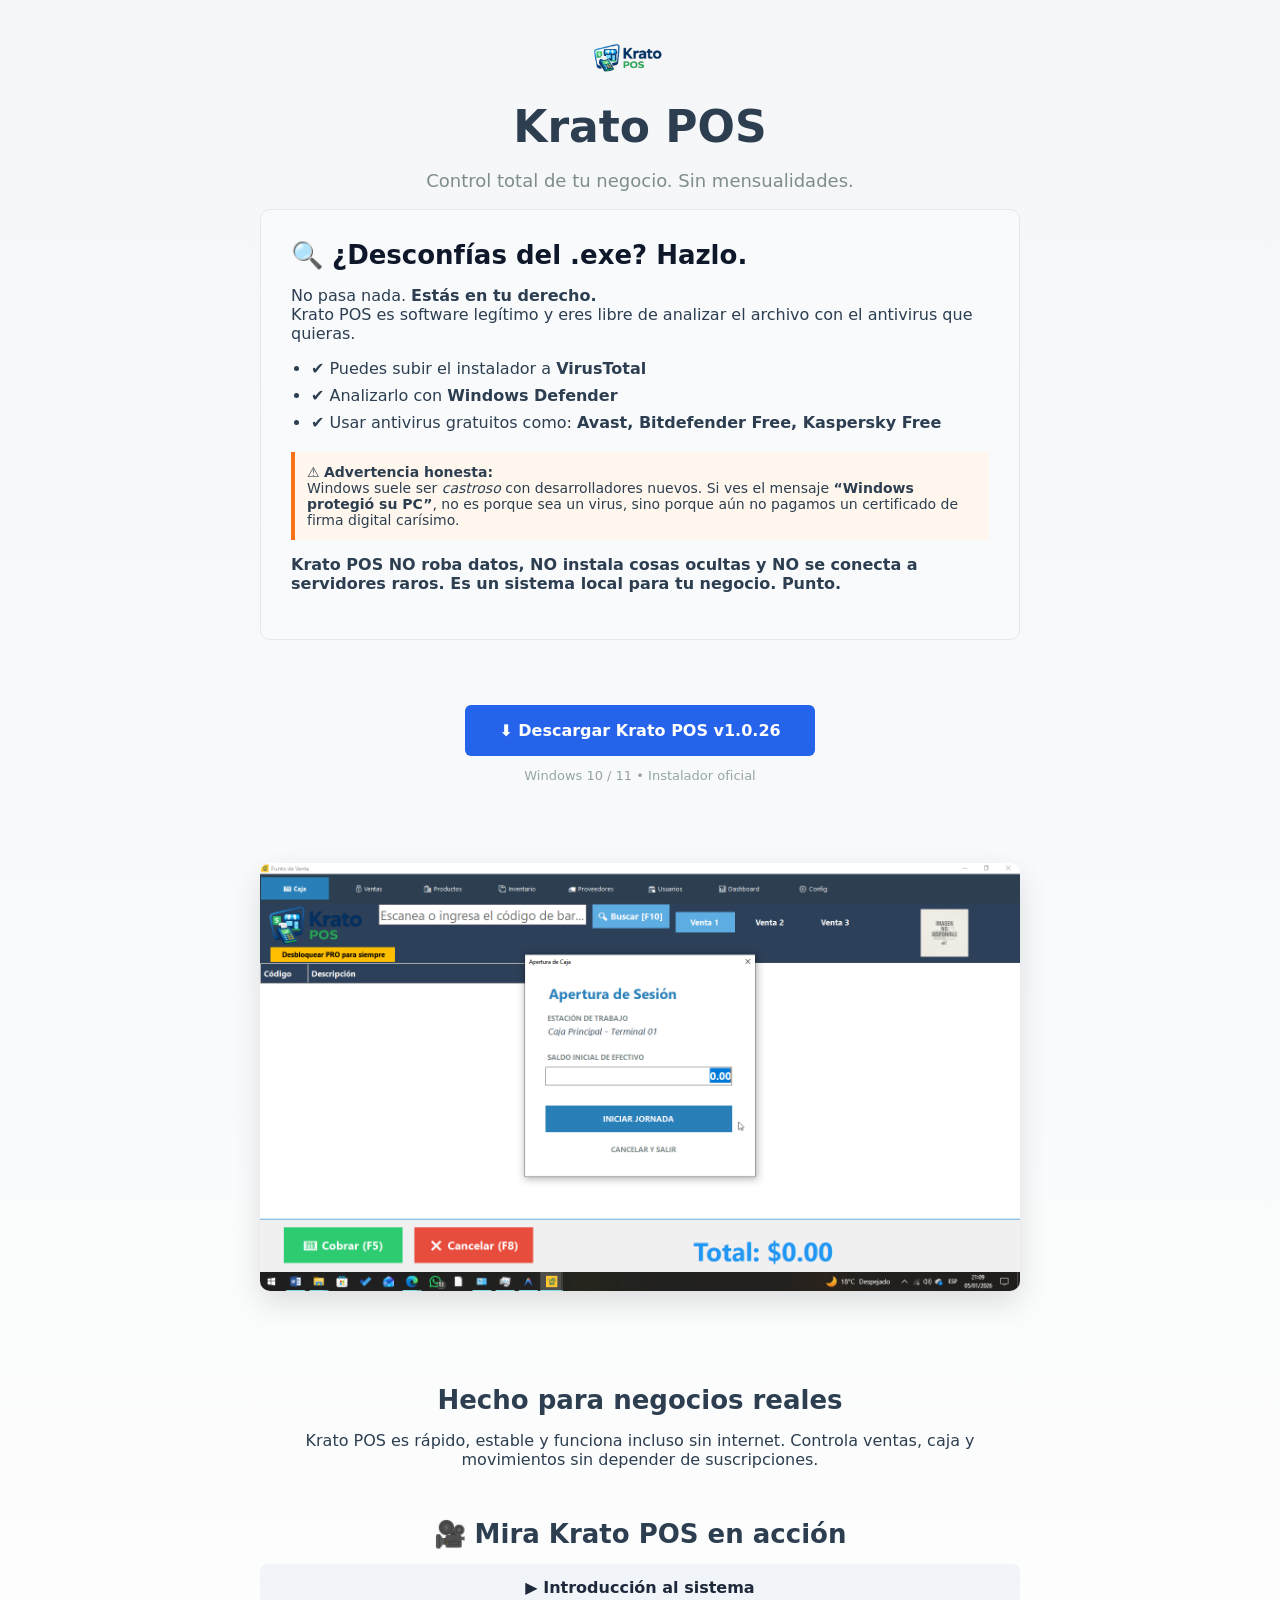
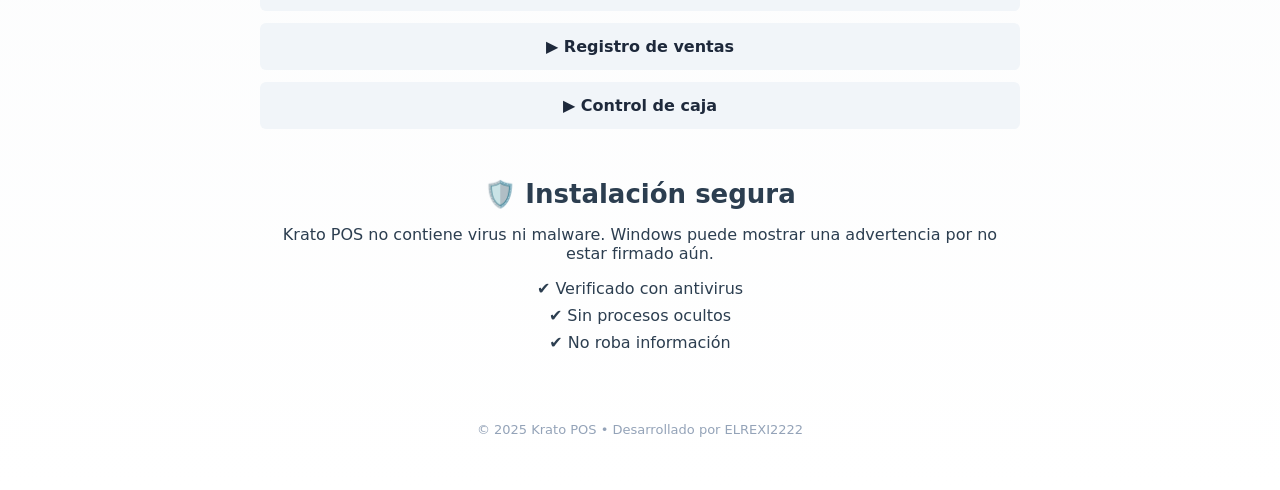
==== index.html @ 59512187 "Update download link and version for Krato POS" ====
<!DOCTYPE html>
<html lang="es">

<head>
    <meta charset="UTF-8">
    <title>Krato POS - Punto de Venta</title>
    <meta name="viewport" content="width=device-width, initial-scale=1.0">
    <link rel="stylesheet" href="css/styles.css">
    <!-- Google tag (gtag.js) -->
    <!-- Google tag (gtag.js) -->
    <script async src="https://www.googletagmanager.com/gtag/js?id=G-CQ58CQMGEG"></script>
    <script>
      window.dataLayer = window.dataLayer || [];
      function gtag(){dataLayer.push(arguments);}
      gtag('js', new Date());
    
      gtag('config', 'G-CQ58CQMGEG');
    </script>
</head>

<body>
    <main class="container">

        <!-- HERO -->
        <header class="hero">
            <img src="resources/Imagenes/KratoPos-v1.5.0/logokratopos.png" alt="Krato POS Logo" class="logo">
            <h1>Krato POS</h1>
            <p class="subtitle">Control total de tu negocio. Sin mensualidades.</p>

            <section class="trust-first">
                <h2>🔍 ¿Desconfías del .exe? Hazlo.</h2>

                <p>
                    No pasa nada. <strong>Estás en tu derecho.</strong><br>
                    Krato POS es software legítimo y eres libre de analizar el archivo
                    con el antivirus que quieras.
                </p>

                <ul>
                    <li>✔ Puedes subir el instalador a <strong>VirusTotal</strong></li>
                    <li>✔ Analizarlo con <strong>Windows Defender</strong></li>
                    <li>✔ Usar antivirus gratuitos como:
                        <strong>Avast, Bitdefender Free, Kaspersky Free</strong>
                    </li>
                </ul>

                <p class="dev-warning">
                    ⚠️ <strong>Advertencia honesta:</strong><br>
                    Windows suele ser <em>castroso</em> con desarrolladores nuevos.
                    Si ves el mensaje <strong>“Windows protegió su PC”</strong>,
                    no es porque sea un virus, sino porque aún no pagamos
                    un certificado de firma digital carísimo.
                </p>

                <p class="final-note">
                    Krato POS <strong>NO roba datos</strong>, <strong>NO instala cosas ocultas</strong>
                    y <strong>NO se conecta a servidores raros</strong>.
                    Es un sistema local para tu negocio. Punto.
                </p>
            </section>


<a id="btn-descarga" 
   class="btn primary" 
   href="https://drive.google.com/file/d/1B4KwFsYdUjTReeJMR7iRUJePzbcBPgI-/view?usp=sharing" 
   rel="noopener noreferrer">
   ⬇ Descargar Krato POS v1.0.26
</a>



            <p class="note">Windows 10 / 11 • Instalador oficial</p>
        </header>

        <!-- IMAGEN PREVIEW -->
        <section class="preview">
            <img src="resources/Imagenes/KratoPos-v1.5.0/kratoPos-home.png" alt="Vista del sistema Krato POS">
        </section>

        <!-- DESCRIPCIÓN -->
        <section class="info">
            <h2>Hecho para negocios reales</h2>
            <p>
                Krato POS es rápido, estable y funciona incluso sin internet.
                Controla ventas, caja y movimientos sin depender de suscripciones.
            </p>
        </section>

        <!-- VIDEOS -->
        <section class="videos">
            <h2>🎥 Mira Krato POS en acción</h2>

            <div class="video-grid">
                <a href="https://www.youtube.com/watch?v=TU_VIDEO_1" target="_blank">
                    ▶ Introducción al sistema
                </a>

                <a href="https://www.youtube.com/watch?v=TU_VIDEO_2" target="_blank">
                    ▶ Registro de ventas
                </a>

                <a href="https://www.youtube.com/watch?v=TU_VIDEO_3" target="_blank">
                    ▶ Control de caja
                </a>
            </div>
        </section>

        <!-- SEGURIDAD -->
        <section class="security">
            <h2>🛡️ Instalación segura</h2>
            <p>
                Krato POS no contiene virus ni malware.
                Windows puede mostrar una advertencia por no estar firmado aún.
            </p>

            <ul>
                <li>✔ Verificado con antivirus</li>
                <li>✔ Sin procesos ocultos</li>
                <li>✔ No roba información</li>
            </ul>
        </section>

        <footer>
            <p>© 2025 Krato POS • Desarrollado por ELREXI2222</p>
        </footer>
    </main>

            <script>
          document.getElementById('btn-descarga').addEventListener('click', function() {
            gtag('event', 'descarga_instalador', {
              'event_category': 'software',
              'event_label': 'Krato POS v1.5.0',
              'value': 0
            });
            console.log('Evento de descarga enviado a GA4');
          });
        </script>

    
</body>

</html>
---- css/styles.css ----
body {
    margin: 0;
    font-family: system-ui, Arial, sans-serif;
    background: linear-gradient(180deg, #f4f6f8, #ffffff);
    color: #2c3e50;
}

.container {
    max-width: 760px;
    margin: auto;
    padding: 40px 20px;
    text-align: center;
}

.hero {
    margin-bottom: 40px;
}

.logo {
    width: 96px;
    margin-bottom: 15px;
}

h1 {
    font-size: 44px;
    margin: 10px 0;
}

.subtitle {
    font-size: 18px;
    color: #7f8c8d;
}

.btn {
    display: inline-block;
    margin-top: 25px;
    padding: 16px 34px;
    border-radius: 6px;
    text-decoration: none;
    font-weight: 700;
}

.btn.primary {
    background: #2563eb;
    color: #fff;
}

.btn.primary:hover {
    background: #1e4ed8;
}

.note {
    margin-top: 12px;
    font-size: 13px;
    color: #95a5a6;
}

.preview img {
    width: 100%;
    border-radius: 10px;
    box-shadow: 0 12px 30px rgba(0, 0, 0, 0.12);
    margin: 40px 0;
}

.info,
.security,
.videos {
    margin-top: 50px;
}

h2 {
    font-size: 26px;
    margin-bottom: 15px;
}

.video-grid {
    display: flex;
    flex-direction: column;
    gap: 12px;
}

.video-grid a {
    background: #f1f5f9;
    padding: 14px;
    border-radius: 6px;
    text-decoration: none;
    color: #1e293b;
    font-weight: 600;
}

.video-grid a:hover {
    background: #e2e8f0;
}

.security ul {
    list-style: none;
    padding: 0;
}

.security li {
    margin: 8px 0;
}

footer {
    margin-top: 70px;
    font-size: 13px;
    color: #94a3b8;
}

/*css para la seccion trust-first */

.trust-first {
    background: #f8fafc;
    border: 1px solid #e2e8f0;
    padding: 30px;
    border-radius: 10px;
    margin-bottom: 40px;
    text-align: left;
}

.trust-first h2 {
    margin-top: 0;
    color: #0f172a;
}

.trust-first ul {
    padding-left: 20px;
    margin: 15px 0;
}

.trust-first li {
    margin-bottom: 8px;
}

.dev-warning {
    margin-top: 20px;
    background: #fff7ed;
    border-left: 4px solid #f97316;
    padding: 12px;
    font-size: 14px;
}

.final-note {
    margin-top: 15px;
    font-weight: 600;
}


.price-card {
    background: #f8fafc;
    border: 1px solid #e2e8f0;
    border-radius: 10px;
    padding: 25px;
    margin: 20px 0;
}

.price-card.pro {
    border: 2px solid #2563eb;
}

.price-card h3 {
    margin-top: 0;
}

.price-card ul {
    list-style: none;
    padding: 0;
}

.price-card li {
    margin: 8px 0;
}

.price {
    font-size: 26px;
    font-weight: 800;
    margin-top: 15px;
}

.qr {
    margin-top: 25px;
}
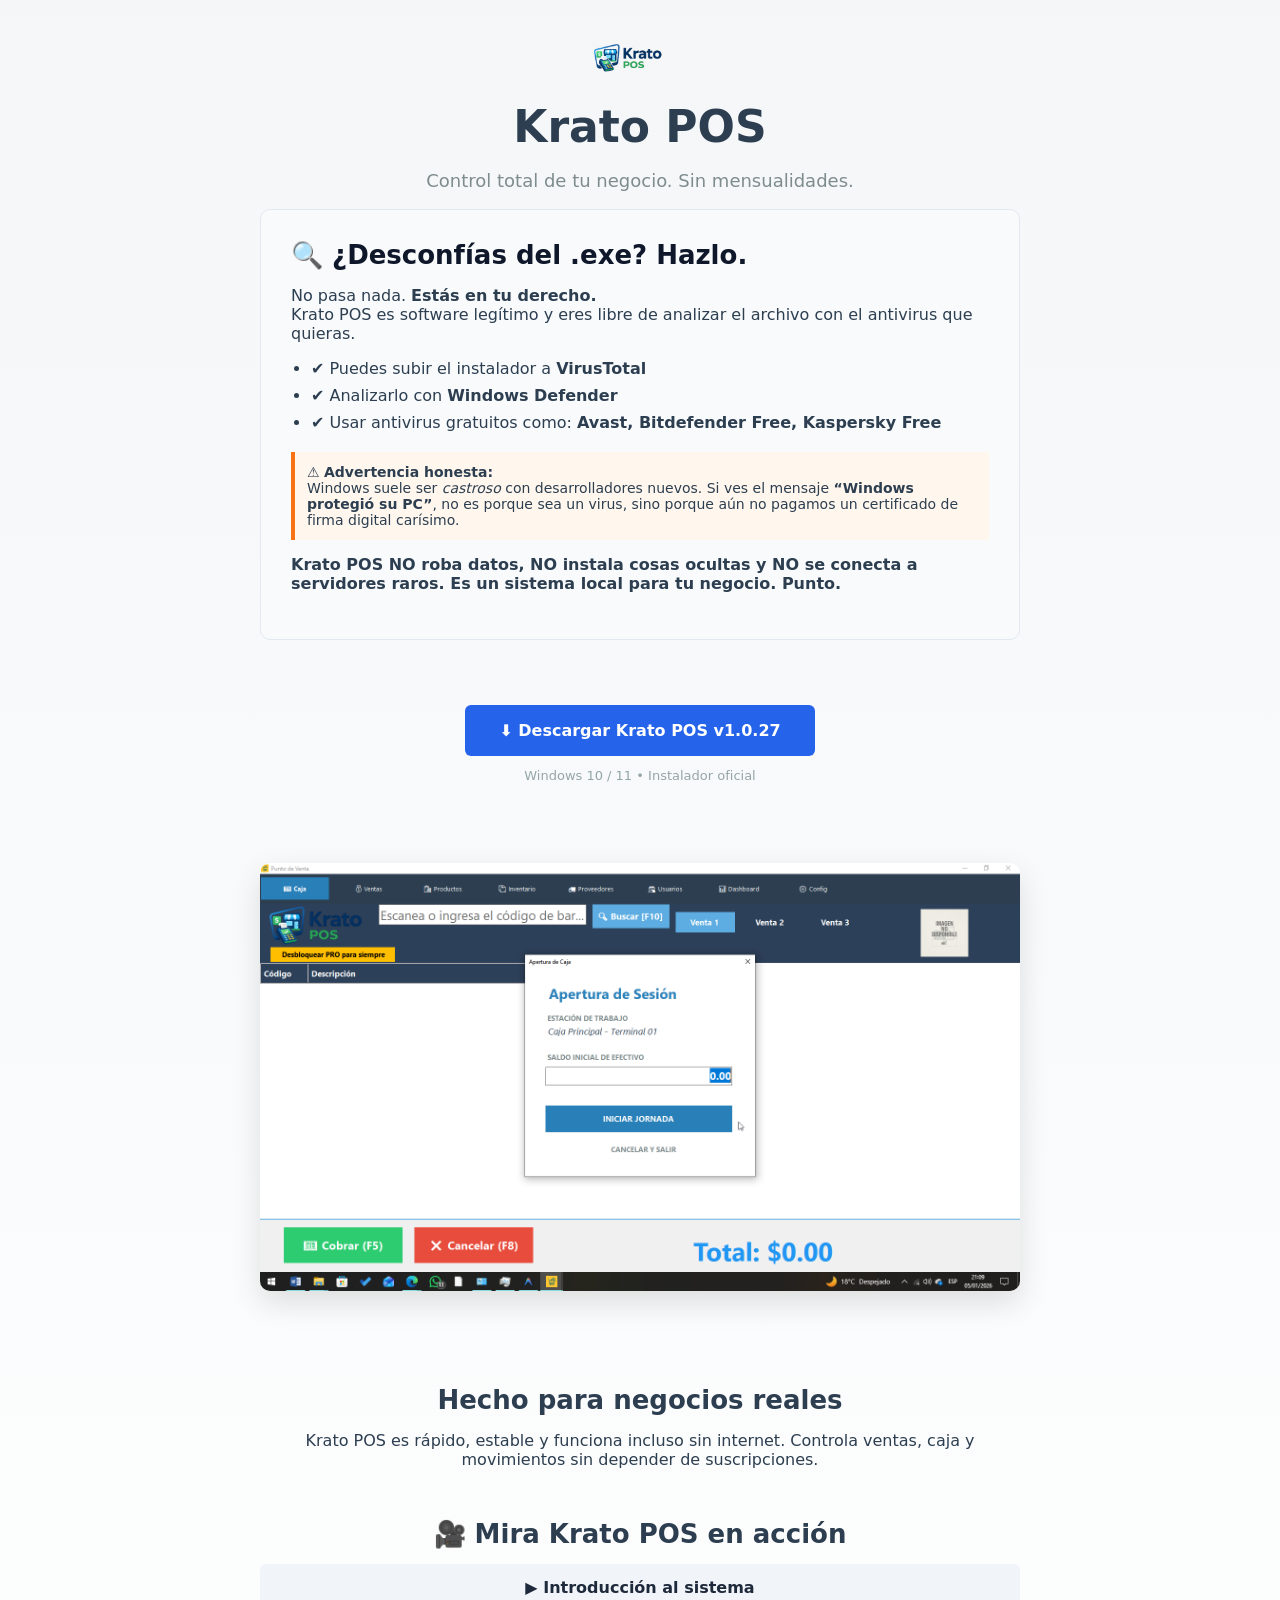
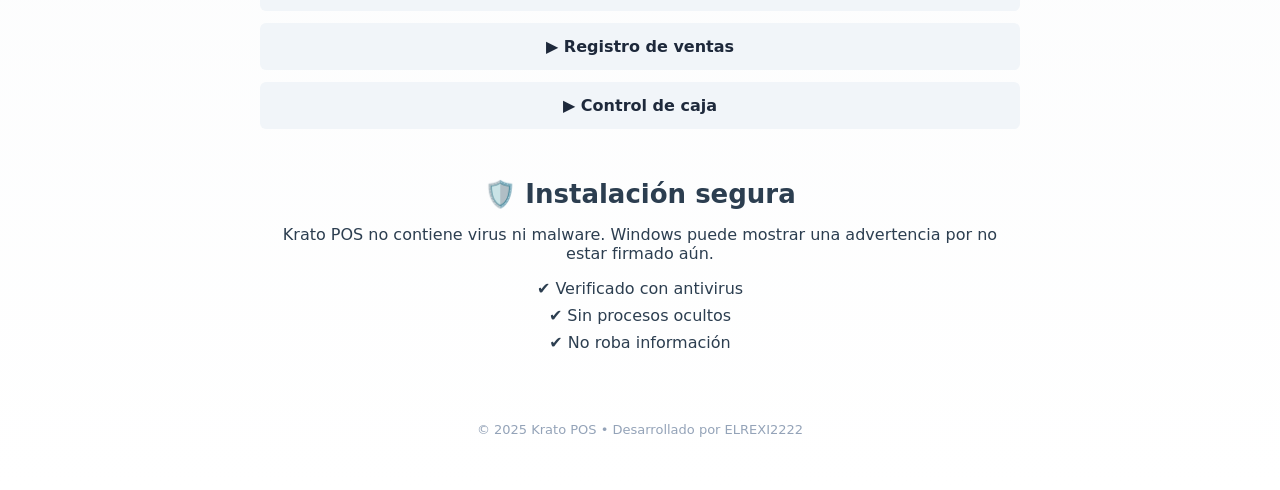
==== commit 461c6d34: "Update download link and version number in index.html" ====
--- a/index.html
+++ b/index.html
@@ -62,9 +62,9 @@
 
 <a id="btn-descarga" 
    class="btn primary" 
-   href="https://drive.google.com/file/d/1B4KwFsYdUjTReeJMR7iRUJePzbcBPgI-/view?usp=sharing" 
+   href="https://drive.google.com/file/d/1fUv4DmovhQUTRlB9CQ8nlZ5xuALlj7_L/view?usp=sharing" 
    rel="noopener noreferrer">
-   ⬇ Descargar Krato POS v1.0.26
+   ⬇ Descargar Krato POS v1.0.27
 </a>
 
 
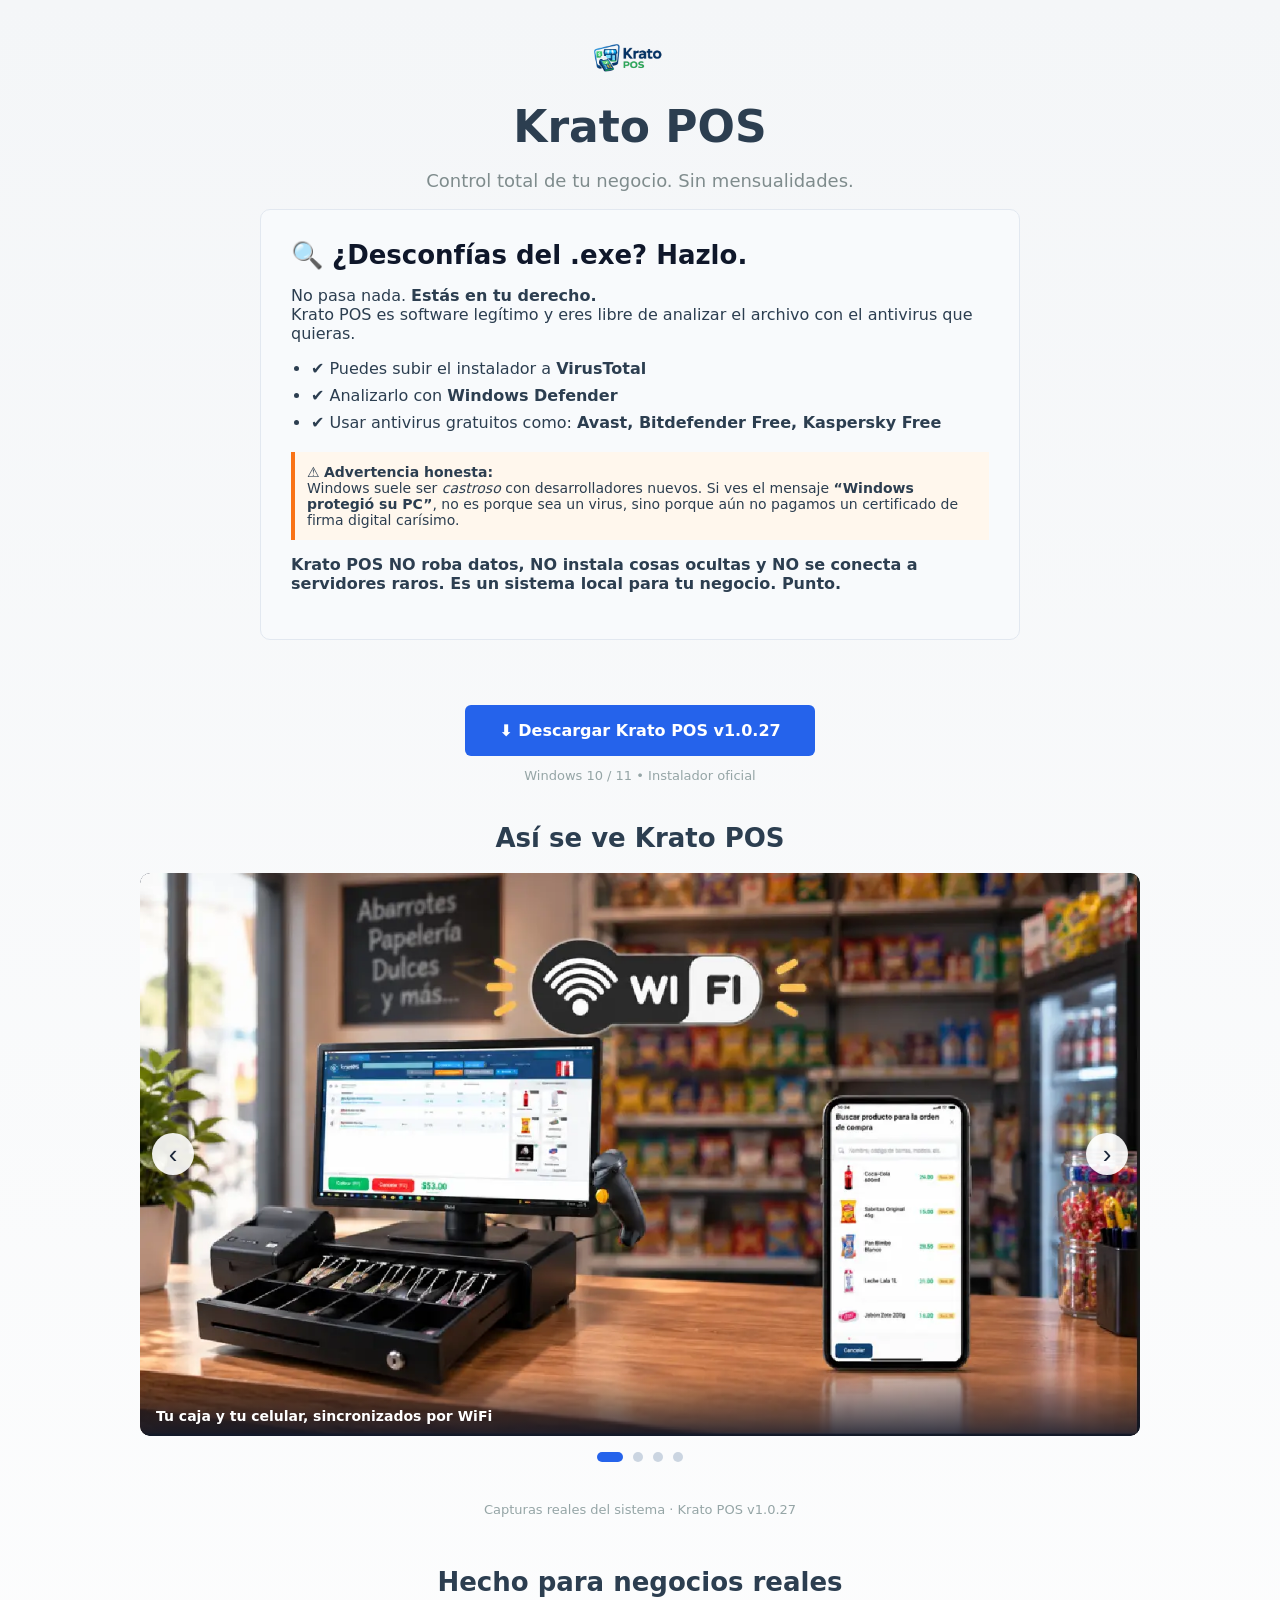
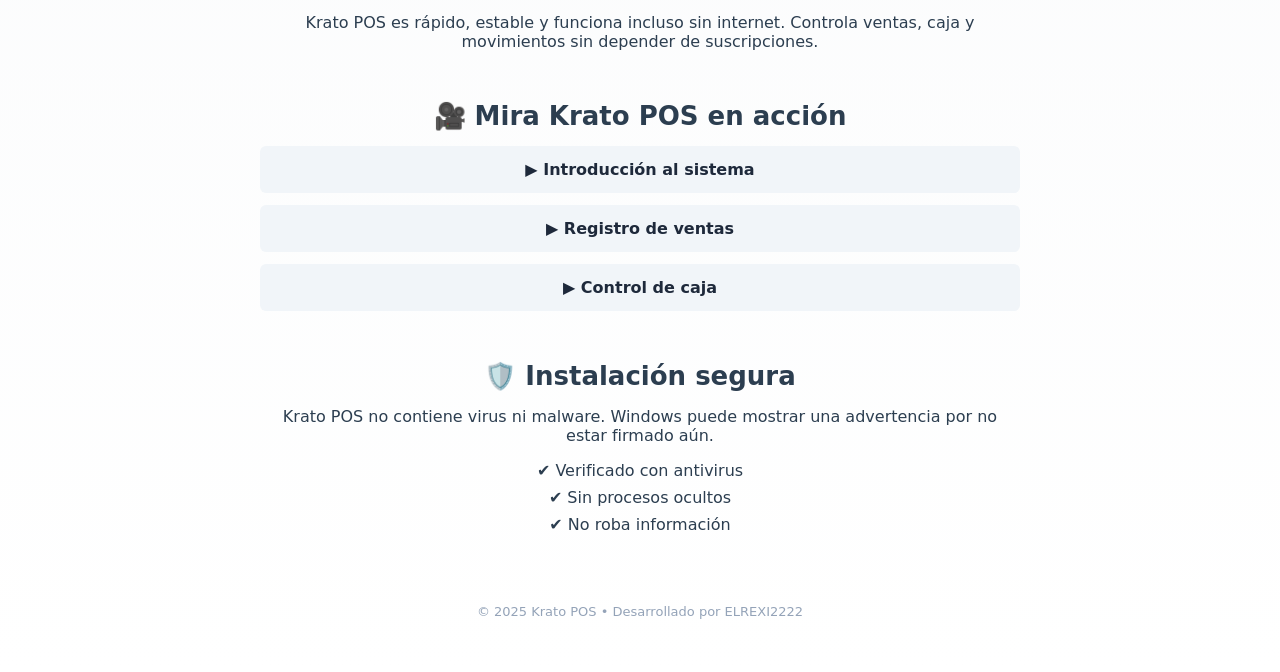
==== commit 9366de6a: "Add sliding preview carousel and open download in a new tab - Add js/preview-slider.js: vanilla JS, " ====
--- a/index.html
+++ b/index.html
@@ -6,6 +6,7 @@
     <title>Krato POS - Punto de Venta</title>
     <meta name="viewport" content="width=device-width, initial-scale=1.0">
     <link rel="stylesheet" href="css/styles.css">
+    <script src="js/preview-slider.js" defer></script>
     <!-- Google tag (gtag.js) -->
     <!-- Google tag (gtag.js) -->
     <script async src="https://www.googletagmanager.com/gtag/js?id=G-CQ58CQMGEG"></script>
@@ -63,6 +64,7 @@
 <a id="btn-descarga" 
    class="btn primary" 
    href="https://drive.google.com/file/d/1fUv4DmovhQUTRlB9CQ8nlZ5xuALlj7_L/view?usp=sharing" 
+   target="_blank"
    rel="noopener noreferrer">
    ⬇ Descargar Krato POS v1.0.27
 </a>
@@ -72,9 +74,59 @@
             <p class="note">Windows 10 / 11 • Instalador oficial</p>
         </header>
 
-        <!-- IMAGEN PREVIEW -->
-        <section class="preview">
-            <img src="resources/Imagenes/KratoPos-v1.5.0/kratoPos-home.png" alt="Vista del sistema Krato POS">
+        <!-- VISTA PREVIA DEL SISTEMA -->
+        <section class="preview" aria-labelledby="preview-title">
+            <h2 id="preview-title">Así se ve Krato POS</h2>
+
+            <div class="slider" id="preview-slider" role="region"
+                 aria-roledescription="carrusel" aria-label="Vistas previas del sistema Krato POS">
+
+                <div class="slider-viewport">
+                    <div class="slider-track" tabindex="0" aria-live="polite">
+
+                        <figure class="slide is-active">
+                            <img src="resources/Imagenes/Imagenes-krato-pos/caja-wifi-celular.webp"
+                                 alt="Punto de venta Krato POS en un mostrador: monitor con el sistema, impresora de tickets, cajón de dinero, lector de código de barras y la app móvil conectada por WiFi"
+                                 width="1280" height="720" fetchpriority="high" decoding="async">
+                            <figcaption>Tu caja y tu celular, sincronizados por WiFi</figcaption>
+                        </figure>
+
+                        <figure class="slide">
+                            <img src="resources/Imagenes/Imagenes-krato-pos/sistema-pagina-principal-ventas.webp"
+                                 alt="Pantalla principal de ventas de Krato POS: buscador de productos, tres ventas abiertas, acceso rápido a productos favoritos y total a cobrar"
+                                 width="1280" height="720" loading="lazy" decoding="async">
+                            <figcaption>Cobra en segundos: búsqueda, favoritos y ventas múltiples</figcaption>
+                        </figure>
+
+                        <figure class="slide">
+                            <img src="resources/Imagenes/Imagenes-krato-pos/reportes.webp"
+                                 alt="Módulo de reportes de Krato POS: gráfica de ventas contra ganancia, participación por categoría, productos más vendidos y stock crítico"
+                                 width="1280" height="720" loading="lazy" decoding="async">
+                            <figcaption>Reportes claros: ventas, ganancia y stock crítico</figcaption>
+                        </figure>
+
+                        <figure class="slide">
+                            <img src="resources/Imagenes/Imagenes-krato-pos/vista-configuracion-sistema.webp"
+                                 alt="Pantalla de configuración de Krato POS: puerto de la báscula, marca y velocidad de transmisión, ticket, fiscal y respaldos"
+                                 width="1280" height="720" loading="lazy" decoding="async">
+                            <figcaption>Configura báscula, ticket y respaldos a tu medida</figcaption>
+                        </figure>
+
+                    </div>
+
+                    <button class="slider-nav prev" type="button" aria-label="Vista anterior">&#8249;</button>
+                    <button class="slider-nav next" type="button" aria-label="Vista siguiente">&#8250;</button>
+                </div>
+
+                <div class="slider-dots">
+                    <button type="button" aria-current="true" aria-label="Ir a la vista 1 de 4"></button>
+                    <button type="button" aria-label="Ir a la vista 2 de 4"></button>
+                    <button type="button" aria-label="Ir a la vista 3 de 4"></button>
+                    <button type="button" aria-label="Ir a la vista 4 de 4"></button>
+                </div>
+            </div>
+
+            <p class="note">Capturas reales del sistema · Krato POS v1.0.27</p>
         </section>
 
         <!-- DESCRIPCIÓN -->
@@ -91,15 +143,15 @@
             <h2>🎥 Mira Krato POS en acción</h2>
 
             <div class="video-grid">
-                <a href="https://www.youtube.com/watch?v=TU_VIDEO_1" target="_blank">
+                <a href="https://www.youtube.com/watch?v=TU_VIDEO_1" target="_blank" rel="noopener">
                     ▶ Introducción al sistema
                 </a>
 
-                <a href="https://www.youtube.com/watch?v=TU_VIDEO_2" target="_blank">
+                <a href="https://www.youtube.com/watch?v=TU_VIDEO_2" target="_blank" rel="noopener">
                     ▶ Registro de ventas
                 </a>
 
-                <a href="https://www.youtube.com/watch?v=TU_VIDEO_3" target="_blank">
+                <a href="https://www.youtube.com/watch?v=TU_VIDEO_3" target="_blank" rel="noopener">
                     ▶ Control de caja
                 </a>
             </div>
--- a/css/styles.css
+++ b/css/styles.css
@@ -55,11 +55,156 @@
     color: #95a5a6;
 }
 
-.preview img {
+/* ===== Vista previa deslizante ===== */
+
+.preview {
+    /* Rompe el ancho de .container (760px) para que las capturas se vean
+       grandes; se centra con transform porque los margenes auto no centran
+       cuando el ancho supera al contenedor */
+    position: relative;
+    left: 50%;
+    width: min(1000px, 100vw - 40px);
+    transform: translateX(-50%);
+}
+
+.preview h2 {
+    margin-bottom: 20px;
+}
+
+.slider {
+    margin: 0 0 40px;
+}
+
+.slider-viewport {
+    position: relative;
+    border-radius: 10px;
+}
+
+.slider-track {
+    display: flex;
+    overflow-x: auto;
+    scroll-snap-type: x mandatory;
+    scroll-behavior: smooth;
+    border-radius: 10px;
+    scrollbar-width: none;      /* Firefox */
+    -webkit-overflow-scrolling: touch;
+}
+
+.slider-track::-webkit-scrollbar {
+    display: none;
+}
+
+.slider-track:focus-visible {
+    outline: 3px solid #2563eb;
+    outline-offset: 3px;
+}
+
+.slide {
+    flex: 0 0 100%;
+    position: relative;
+    margin: 0;
+    aspect-ratio: 16 / 9;
+    scroll-snap-align: center;
+    background: #0f172a;
+    border-radius: 10px;
+    box-shadow: 0 12px 30px rgba(0, 0, 0, 0.12);
+    overflow: hidden;
+}
+
+.slide img {
+    display: block;
     width: 100%;
-    border-radius: 10px;
-    box-shadow: 0 12px 30px rgba(0, 0, 0, 0.12);
-    margin: 40px 0;
+    height: 100%;
+    object-fit: contain;
+}
+
+.slide figcaption {
+    position: absolute;
+    left: 0;
+    right: 0;
+    bottom: 0;
+    padding: 34px 16px 12px;
+    background: linear-gradient(180deg, rgba(15, 23, 42, 0), rgba(15, 23, 42, 0.85));
+    color: #fff;
+    font-size: 14px;
+    font-weight: 600;
+    text-align: left;
+}
+
+.slider-nav {
+    position: absolute;
+    top: 50%;
+    transform: translateY(-50%);
+    width: 42px;
+    height: 42px;
+    display: flex;
+    align-items: center;
+    justify-content: center;
+    border: 0;
+    border-radius: 50%;
+    background: rgba(255, 255, 255, 0.9);
+    color: #1e293b;
+    font-size: 26px;
+    line-height: 1;
+    cursor: pointer;
+    box-shadow: 0 4px 12px rgba(0, 0, 0, 0.18);
+}
+
+.slider-nav:hover {
+    background: #fff;
+}
+
+.slider-nav.prev {
+    left: 12px;
+}
+
+.slider-nav.next {
+    right: 12px;
+}
+
+.slider-dots {
+    display: flex;
+    justify-content: center;
+    gap: 10px;
+    margin-top: 16px;
+}
+
+.slider-dots button {
+    width: 10px;
+    height: 10px;
+    padding: 0;
+    border: 0;
+    border-radius: 999px;
+    background: #cbd5e1;
+    cursor: pointer;
+    transition: width 0.2s ease, background 0.2s ease;
+}
+
+.slider-dots button.is-active {
+    width: 26px;
+    background: #2563eb;
+}
+
+@media (max-width: 640px) {
+    .slider-nav {
+        width: 34px;
+        height: 34px;
+        font-size: 20px;
+    }
+
+    .slide figcaption {
+        font-size: 12px;
+    }
+}
+
+@media (prefers-reduced-motion: reduce) {
+    .slider-track {
+        scroll-behavior: auto;
+    }
+
+    .slider-dots button {
+        transition: none;
+    }
 }
 
 .info,
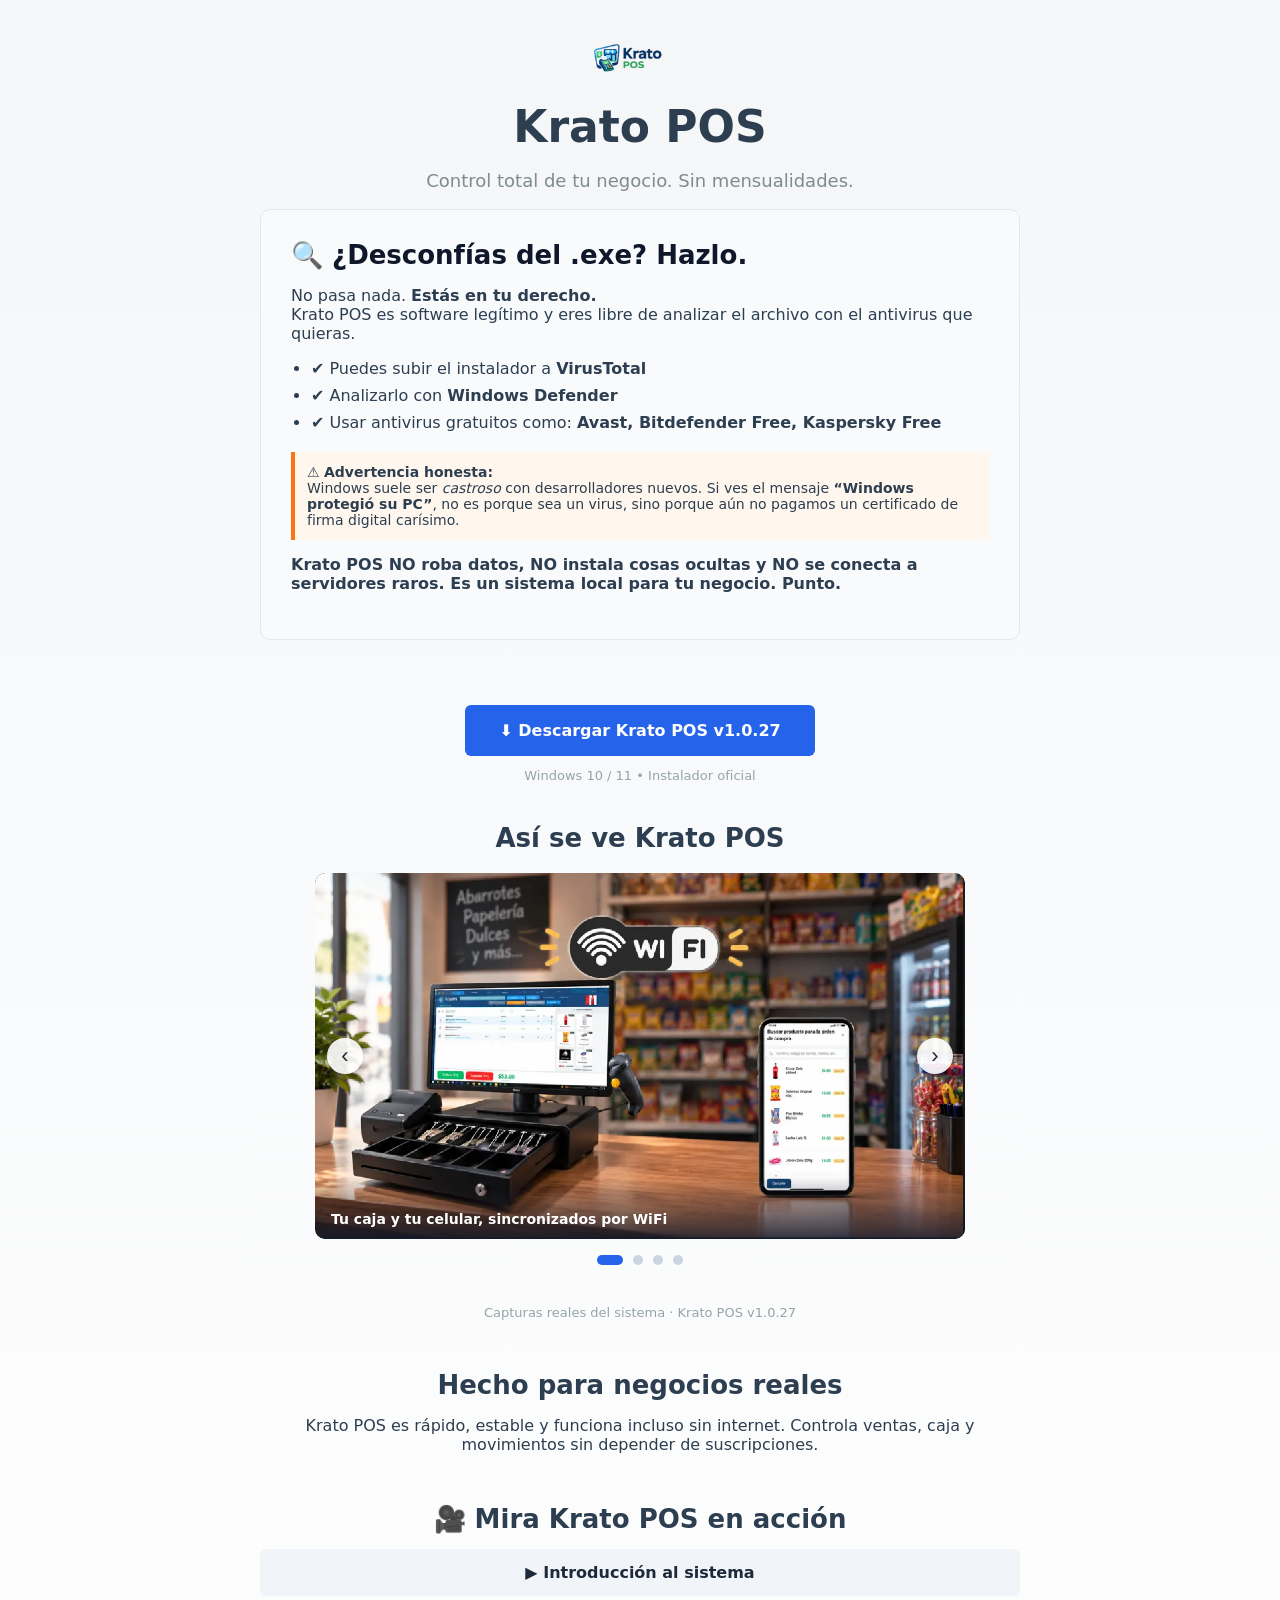
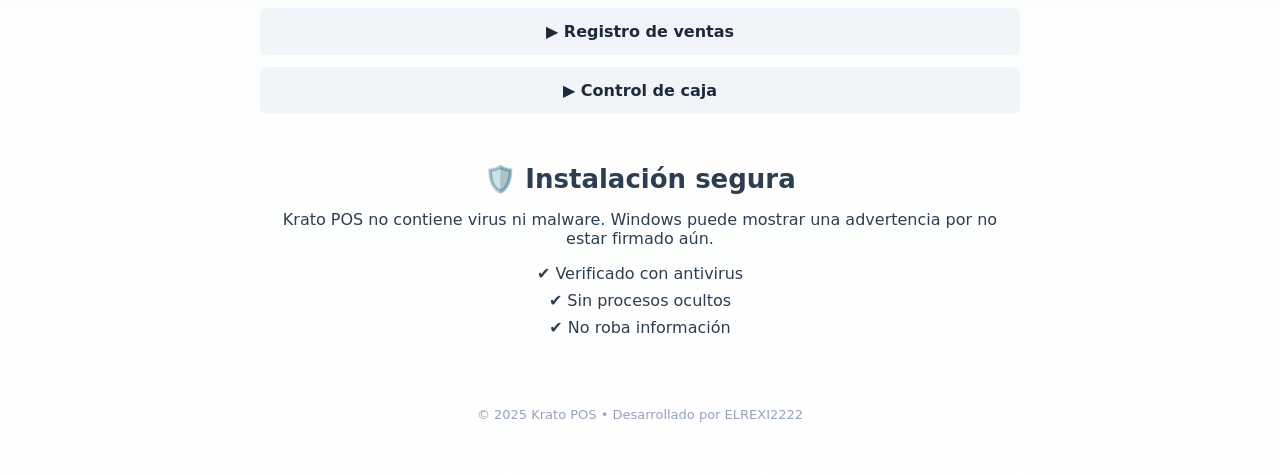
==== commit 5ff497c7: "Shrink the preview carousel by 35% and cache-bust the assets - .preview width: 1000px -> 650px (35% " ====
--- a/index.html
+++ b/index.html
@@ -5,8 +5,8 @@
     <meta charset="UTF-8">
     <title>Krato POS - Punto de Venta</title>
     <meta name="viewport" content="width=device-width, initial-scale=1.0">
-    <link rel="stylesheet" href="css/styles.css">
-    <script src="js/preview-slider.js" defer></script>
+    <link rel="stylesheet" href="css/styles.css?v=20260925">
+    <script src="js/preview-slider.js?v=20260925" defer></script>
     <!-- Google tag (gtag.js) -->
     <!-- Google tag (gtag.js) -->
     <script async src="https://www.googletagmanager.com/gtag/js?id=G-CQ58CQMGEG"></script>
--- a/css/styles.css
+++ b/css/styles.css
@@ -58,12 +58,12 @@
 /* ===== Vista previa deslizante ===== */
 
 .preview {
-    /* Rompe el ancho de .container (760px) para que las capturas se vean
-       grandes; se centra con transform porque los margenes auto no centran
-       cuando el ancho supera al contenedor */
+    /* Ancho del carrusel: 650px (un 35% menos que los 1000px anteriores).
+       Se centra con transform porque left:50% + translateX(-50%) centra
+       siempre, tanto si el ancho supera a .container (760px) como si no */
     position: relative;
     left: 50%;
-    width: min(1000px, 100vw - 40px);
+    width: min(650px, 100vw - 40px);
     transform: translateX(-50%);
 }
 
@@ -135,8 +135,8 @@
     position: absolute;
     top: 50%;
     transform: translateY(-50%);
-    width: 42px;
-    height: 42px;
+    width: 36px;
+    height: 36px;
     display: flex;
     align-items: center;
     justify-content: center;
@@ -144,7 +144,7 @@
     border-radius: 50%;
     background: rgba(255, 255, 255, 0.9);
     color: #1e293b;
-    font-size: 26px;
+    font-size: 22px;
     line-height: 1;
     cursor: pointer;
     box-shadow: 0 4px 12px rgba(0, 0, 0, 0.18);
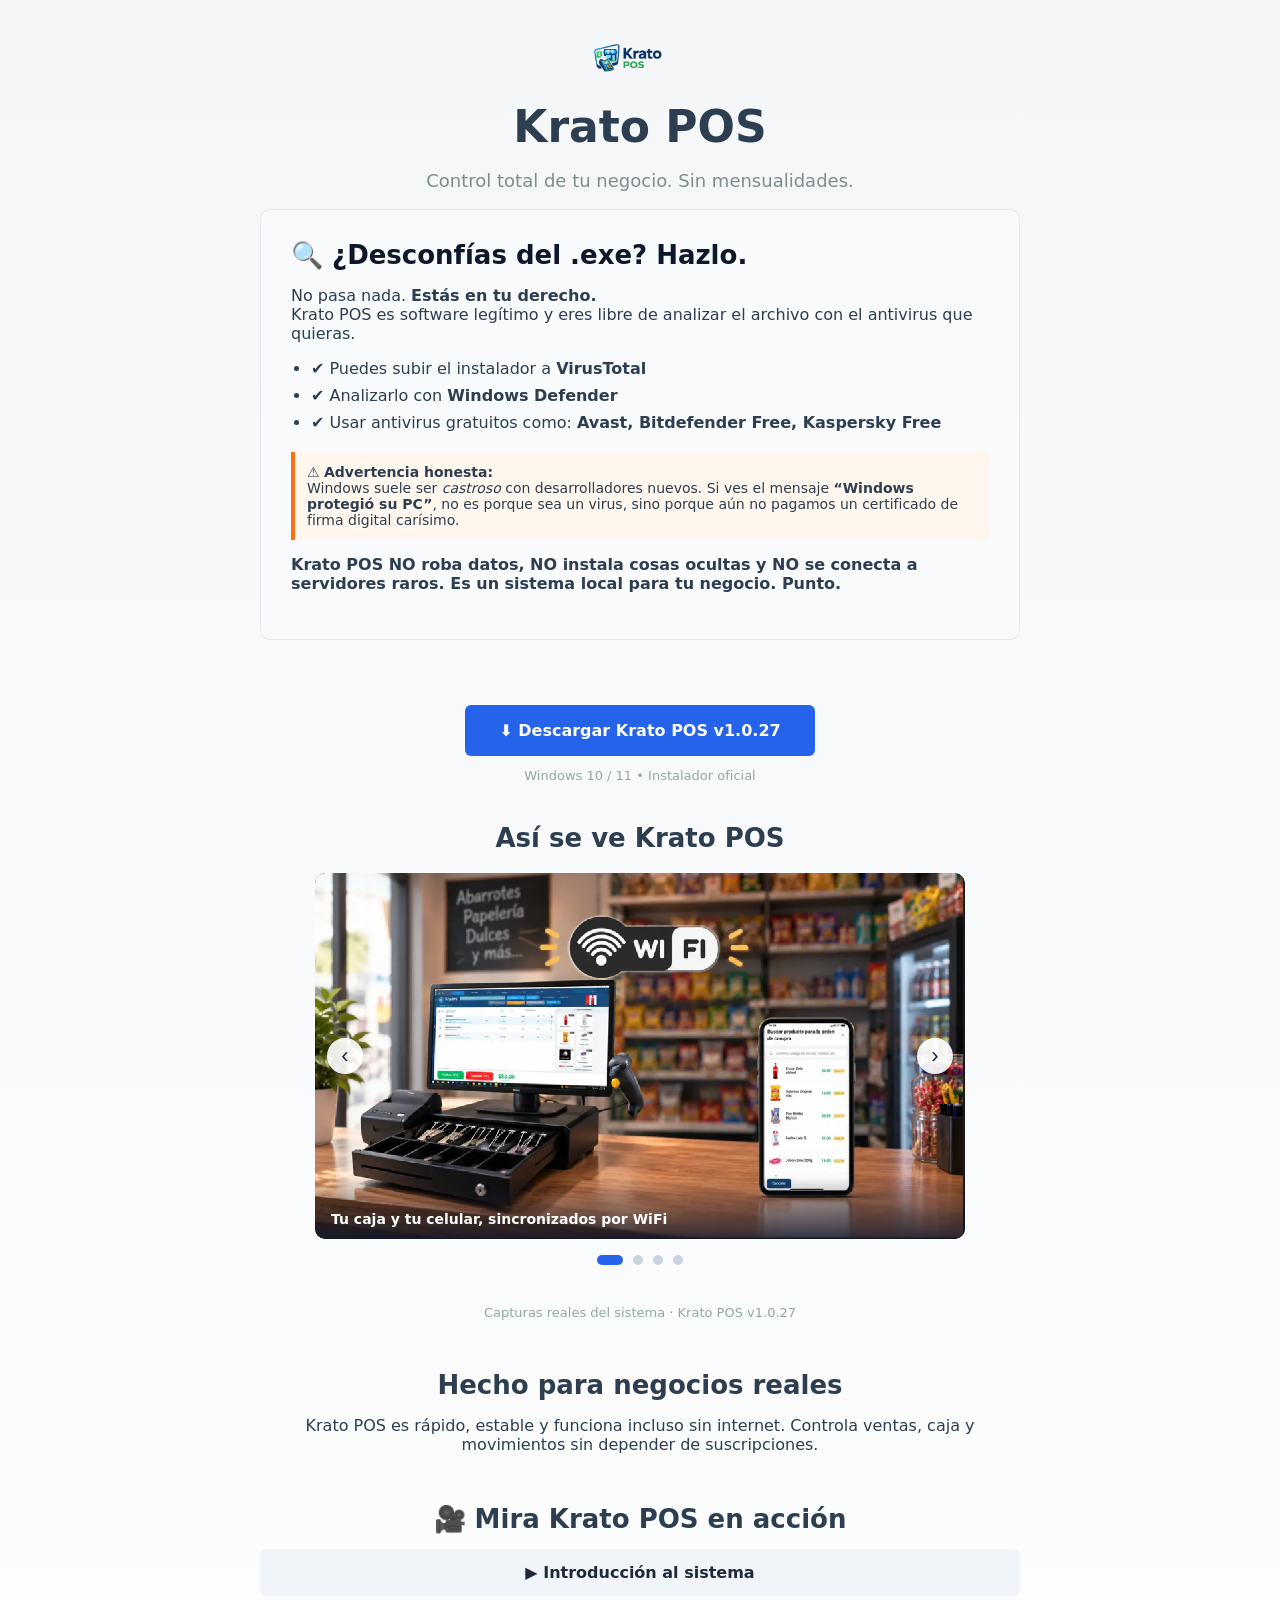
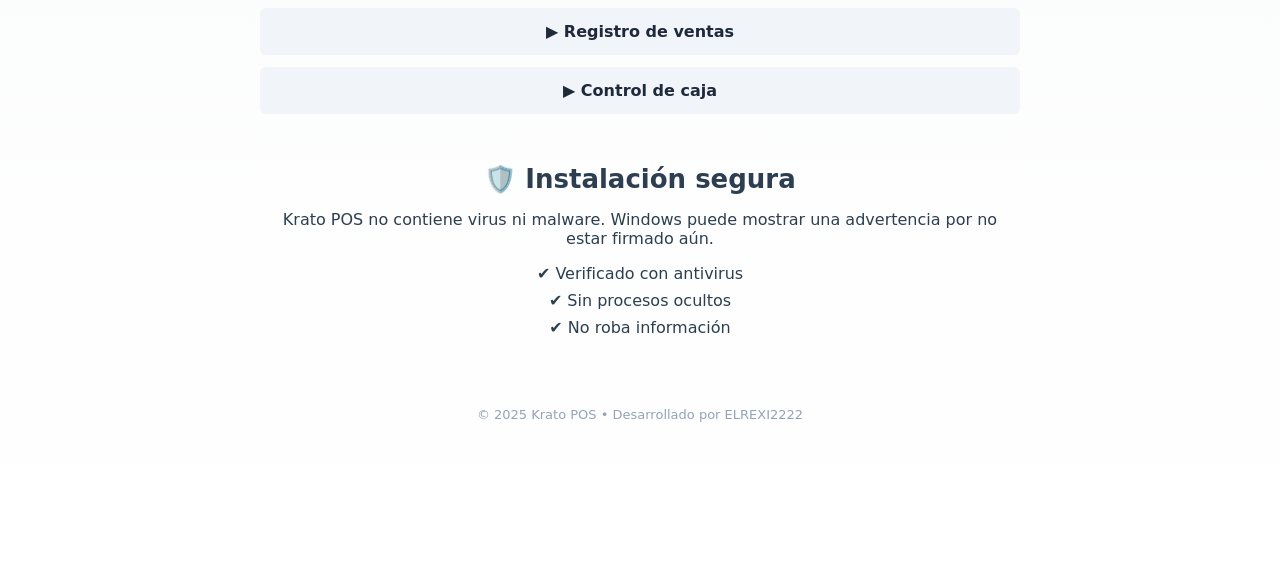
==== commit 5641c3b1: "Keep the download button on screen during the whole scroll - New fixed bottom bar (#cta-fijo) with t" ====
--- a/index.html
+++ b/index.html
@@ -5,8 +5,8 @@
     <meta charset="UTF-8">
     <title>Krato POS - Punto de Venta</title>
     <meta name="viewport" content="width=device-width, initial-scale=1.0">
-    <link rel="stylesheet" href="css/styles.css?v=20260925">
-    <script src="js/preview-slider.js?v=20260925" defer></script>
+    <link rel="stylesheet" href="css/styles.css?v=20260925-3">
+    <script src="js/preview-slider.js?v=20260925-2" defer></script>
     <!-- Google tag (gtag.js) -->
     <!-- Google tag (gtag.js) -->
     <script async src="https://www.googletagmanager.com/gtag/js?id=G-CQ58CQMGEG"></script>
@@ -176,6 +176,60 @@
             <p>© 2025 Krato POS • Desarrollado por ELREXI2222</p>
         </footer>
     </main>
+    <!-- CTA fijo: mantiene el botón de descarga a la vista durante todo el scroll -->
+    <div class="cta-fijo" id="cta-fijo">
+        <a class="btn primary cta-fijo-btn"
+           data-descarga
+           href="https://drive.google.com/file/d/1fUv4DmovhQUTRlB9CQ8nlZ5xuALlj7_L/view?usp=sharing"
+           target="_blank"
+           rel="noopener noreferrer">
+            ⬇ Descargar Krato POS v1.0.27
+        </a>
+    </div>
+
+    <script>
+      /* El CTA fijo aparece en cuanto el botón del hero sale de la pantalla y
+         se oculta al volver al inicio, así nunca hay dos botones repetidos */
+      (function () {
+        var cta = document.getElementById('cta-fijo');
+        var ancla = document.getElementById('btn-descarga');
+
+        if (!cta || !ancla) return;
+
+        var visible = false;
+
+        function pintar(mostrar) {
+          if (mostrar === visible) return;
+          visible = mostrar;
+          cta.classList.toggle('is-visible', mostrar);
+        }
+
+        if ('IntersectionObserver' in window) {
+          new window.IntersectionObserver(function (entradas) {
+            pintar(!entradas[0].isIntersecting);
+          }, { threshold: 0 }).observe(ancla);
+        } else {
+          /* Respaldo para navegadores antiguos: se revisa al hacer scroll */
+          window.addEventListener('scroll', function () {
+            pintar(window.scrollY > ancla.offsetTop + ancla.offsetHeight);
+          }, { passive: true });
+        }
+
+        /* Mismo evento GA4 que el botón principal, para no perder descargas */
+        Array.prototype.forEach.call(document.querySelectorAll('[data-descarga]'), function (boton) {
+          boton.addEventListener('click', function () {
+            gtag('event', 'descarga_instalador', {
+              'event_category': 'software',
+              'event_label': 'Krato POS v1.5.0',
+              'value': 0
+            });
+            console.log('Evento de descarga enviado a GA4');
+          });
+        });
+      })();
+    </script>
+
+
 
             <script>
           document.getElementById('btn-descarga').addEventListener('click', function() {
--- a/css/styles.css
+++ b/css/styles.css
@@ -324,4 +324,63 @@
 
 .qr {
     margin-top: 25px;
-}+}
+
+/* ===== CTA de descarga siempre visible ===== */
+
+/* Reserva el alto de la barra fija para que no tape el pie de página */
+body {
+    padding-bottom: 96px;
+}
+
+.cta-fijo {
+    position: fixed;
+    left: 0;
+    right: 0;
+    bottom: 0;
+    z-index: 100;
+    display: flex;
+    justify-content: center;
+    padding: 10px 16px calc(10px + env(safe-area-inset-bottom));
+    background: rgba(255, 255, 255, 0.94);
+    border-top: 1px solid #e2e8f0;
+    box-shadow: 0 -6px 18px rgba(15, 23, 42, 0.08);
+    -webkit-backdrop-filter: blur(6px);
+    backdrop-filter: blur(6px);
+
+    /* Oculto mientras el botón del hero siga en pantalla. visibility (no solo
+       opacity) lo saca del orden de tabulación, así el teclado no lo alcanza */
+    visibility: hidden;
+    opacity: 0;
+    transform: translateY(110%);
+    transition: transform 0.25s ease, opacity 0.25s ease, visibility 0s linear 0.25s;
+}
+
+.cta-fijo.is-visible {
+    visibility: visible;
+    opacity: 1;
+    transform: translateY(0);
+    transition: transform 0.25s ease, opacity 0.25s ease, visibility 0s;
+}
+
+.cta-fijo .btn {
+    width: 100%;
+    max-width: 420px;
+    margin-top: 0;
+    padding: 13px 26px;
+    text-align: center;
+    box-shadow: 0 6px 16px rgba(37, 99, 235, 0.35);
+}
+
+@media (max-width: 640px) {
+    .cta-fijo .btn {
+        padding: 12px 18px;
+        font-size: 15px;
+    }
+}
+
+@media (prefers-reduced-motion: reduce) {
+    .cta-fijo {
+        transition: none;
+    }
+}
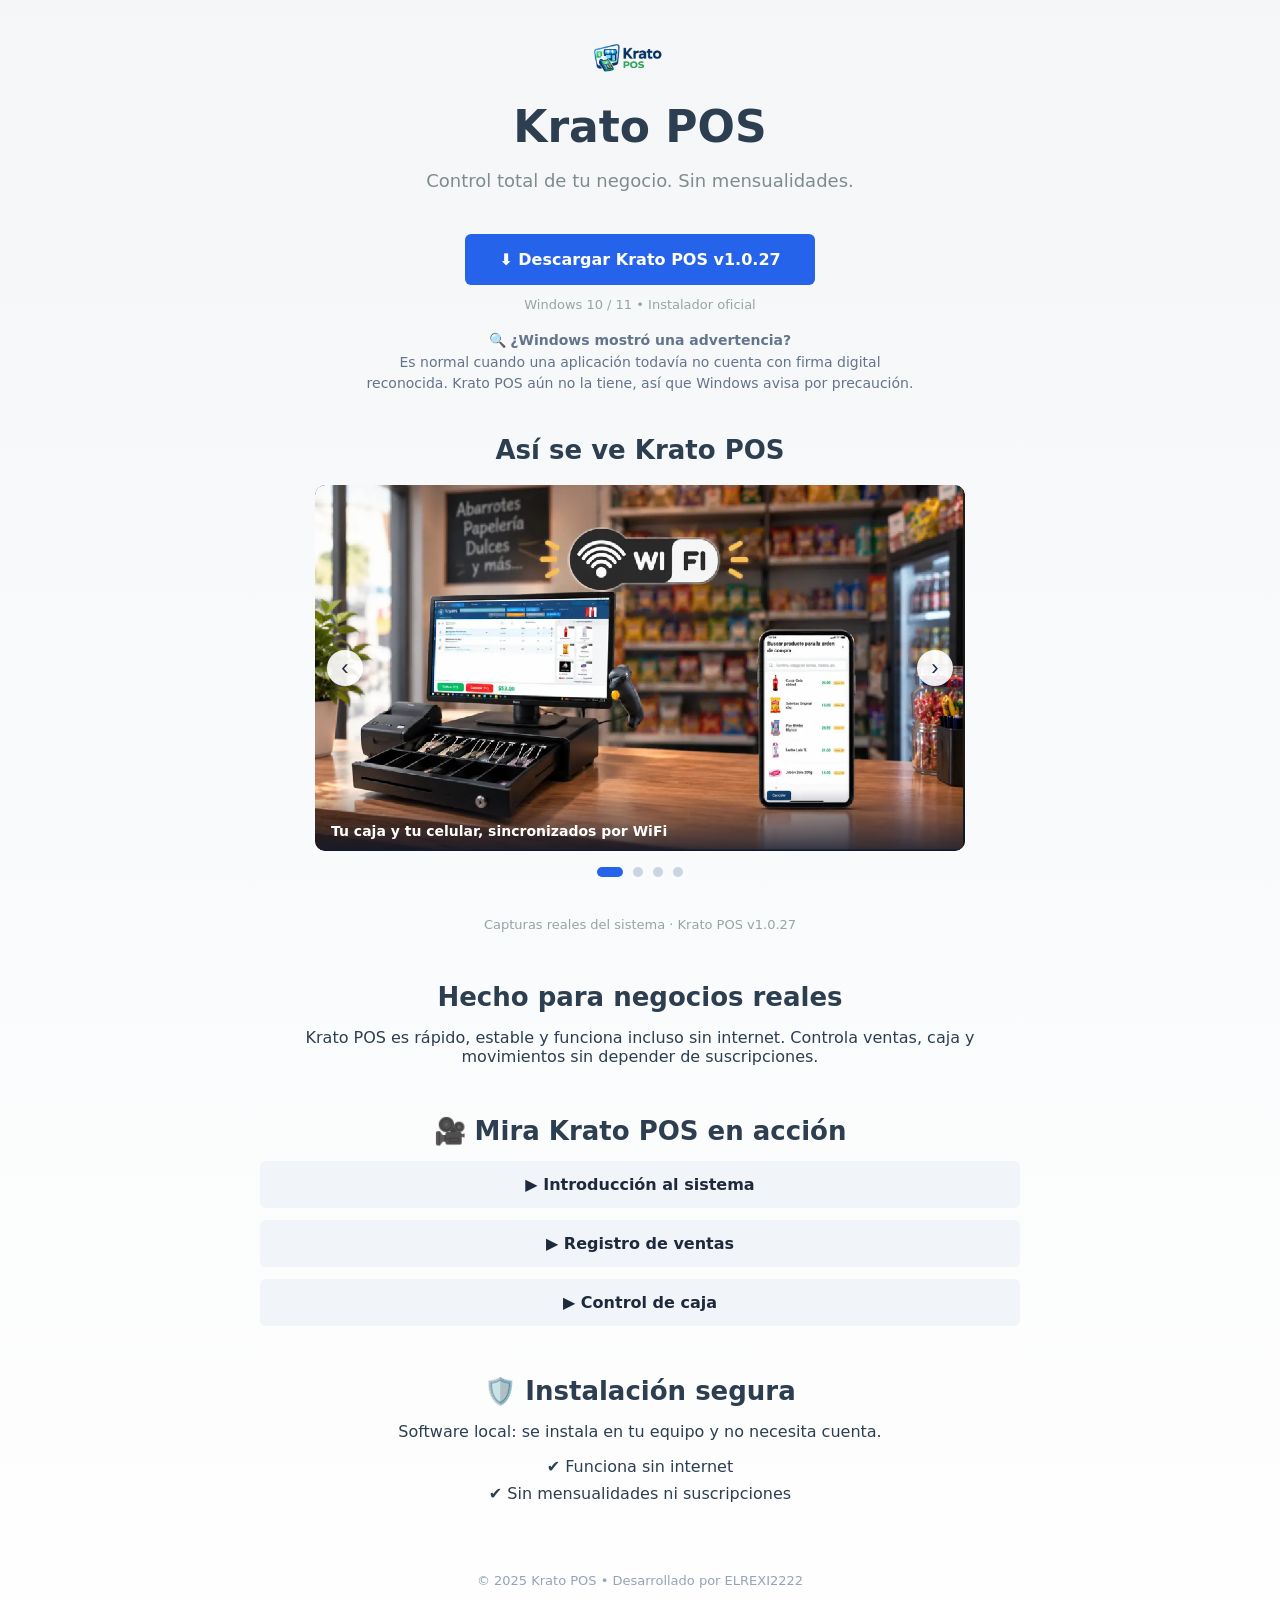
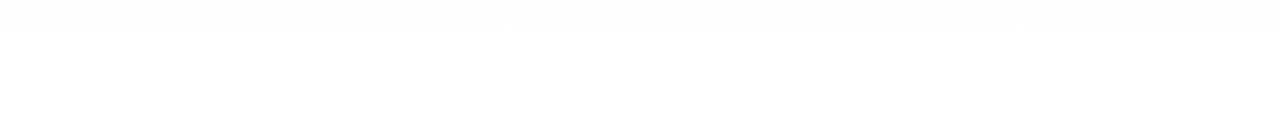
==== commit 8cfbeceb: "index.html: el aviso de Windows pasa a dos frases de tranquilidad Se elimina el bloque trust-first c" ====
--- a/index.html
+++ b/index.html
@@ -5,9 +5,42 @@
     <meta charset="UTF-8">
     <title>Krato POS - Punto de Venta</title>
     <meta name="viewport" content="width=device-width, initial-scale=1.0">
-    <link rel="stylesheet" href="css/styles.css?v=20260925-3">
+
+    <!-- ================= METADATOS =================
+         og:url y og:image llevan URL absoluta a propósito: los crawlers
+         (WhatsApp, Facebook, X) no resuelven rutas relativas. El día que
+         el sitio tenga dominio propio se cambian SOLO esas dos líneas.
+         ============================================ -->
+    <meta name="description"
+          content="Krato POS es un punto de venta para Windows 10 y 11: cobra, controla inventario y cierra caja sin internet ni mensualidades. Descarga el instalador oficial.">
+    <meta name="theme-color" content="#2563eb">
+
+    <!-- Open Graph (WhatsApp, Facebook, LinkedIn) -->
+    <meta property="og:type" content="website">
+    <meta property="og:site_name" content="Krato POS">
+    <meta property="og:locale" content="es_ES">
+    <meta property="og:url" content="https://elrexi2222.github.io/WebKrakenPos/">
+    <meta property="og:title" content="Krato POS - Punto de venta sin mensualidades">
+    <meta property="og:description"
+          content="Cobra, controla tu inventario y cierra caja desde tu propia PC. Funciona sin internet y sin suscripciones. Instalador oficial para Windows 10 y 11.">
+    <meta property="og:image" content="https://elrexi2222.github.io/WebKrakenPos/resources/Imagenes/KratoPos-v1.5.0/kratoPos-home.png">
+    <meta property="og:image:width" content="1600">
+    <meta property="og:image:height" content="900">
+    <meta property="og:image:alt" content="Pantalla de caja de Krato POS con el buscador de productos y el total de la venta">
+
+    <!-- X / Twitter -->
+    <meta name="twitter:card" content="summary_large_image">
+    <meta name="twitter:title" content="Krato POS - Punto de venta sin mensualidades">
+    <meta name="twitter:description"
+          content="Cobra, controla tu inventario y cierra caja desde tu propia PC. Funciona sin internet y sin suscripciones. Instalador oficial para Windows 10 y 11.">
+    <meta name="twitter:image" content="https://elrexi2222.github.io/WebKrakenPos/resources/Imagenes/KratoPos-v1.5.0/kratoPos-home.png">
+
+    <!-- Iconos (favicon cuadrado recortado del logo) -->
+    <link rel="icon" type="image/png" sizes="192x192" href="resources/Imagenes/KratoPos-v1.5.0/favicon.png">
+    <link rel="apple-touch-icon" href="resources/Imagenes/KratoPos-v1.5.0/favicon.png">
+
+    <link rel="stylesheet" href="css/styles.css?v=20260925-4">
     <script src="js/preview-slider.js?v=20260925-2" defer></script>
-    <!-- Google tag (gtag.js) -->
     <!-- Google tag (gtag.js) -->
     <script async src="https://www.googletagmanager.com/gtag/js?id=G-CQ58CQMGEG"></script>
     <script>
@@ -28,50 +61,21 @@
             <h1>Krato POS</h1>
             <p class="subtitle">Control total de tu negocio. Sin mensualidades.</p>
 
-            <section class="trust-first">
-                <h2>🔍 ¿Desconfías del .exe? Hazlo.</h2>
-
-                <p>
-                    No pasa nada. <strong>Estás en tu derecho.</strong><br>
-                    Krato POS es software legítimo y eres libre de analizar el archivo
-                    con el antivirus que quieras.
-                </p>
-
-                <ul>
-                    <li>✔ Puedes subir el instalador a <strong>VirusTotal</strong></li>
-                    <li>✔ Analizarlo con <strong>Windows Defender</strong></li>
-                    <li>✔ Usar antivirus gratuitos como:
-                        <strong>Avast, Bitdefender Free, Kaspersky Free</strong>
-                    </li>
-                </ul>
-
-                <p class="dev-warning">
-                    ⚠️ <strong>Advertencia honesta:</strong><br>
-                    Windows suele ser <em>castroso</em> con desarrolladores nuevos.
-                    Si ves el mensaje <strong>“Windows protegió su PC”</strong>,
-                    no es porque sea un virus, sino porque aún no pagamos
-                    un certificado de firma digital carísimo.
-                </p>
-
-                <p class="final-note">
-                    Krato POS <strong>NO roba datos</strong>, <strong>NO instala cosas ocultas</strong>
-                    y <strong>NO se conecta a servidores raros</strong>.
-                    Es un sistema local para tu negocio. Punto.
-                </p>
-            </section>
-
-
-<a id="btn-descarga" 
-   class="btn primary" 
-   href="https://drive.google.com/file/d/1fUv4DmovhQUTRlB9CQ8nlZ5xuALlj7_L/view?usp=sharing" 
-   target="_blank"
-   rel="noopener noreferrer">
-   ⬇ Descargar Krato POS v1.0.27
-</a>
-
-
+            <a id="btn-descarga"
+               class="btn primary"
+               href="https://drive.google.com/file/d/1fUv4DmovhQUTRlB9CQ8nlZ5xuALlj7_L/view?usp=sharing"
+               target="_blank"
+               rel="noopener noreferrer">
+               ⬇ Descargar Krato POS v1.0.27
+            </a>
 
             <p class="note">Windows 10 / 11 • Instalador oficial</p>
+
+            <p class="nota-firma">
+                🔍 <strong>¿Windows mostró una advertencia?</strong><br>
+                Es normal cuando una aplicación todavía no cuenta con firma digital reconocida.
+                Krato POS aún no la tiene, así que Windows avisa por precaución.
+            </p>
         </header>
 
         <!-- VISTA PREVIA DEL SISTEMA -->
@@ -160,15 +164,11 @@
         <!-- SEGURIDAD -->
         <section class="security">
             <h2>🛡️ Instalación segura</h2>
-            <p>
-                Krato POS no contiene virus ni malware.
-                Windows puede mostrar una advertencia por no estar firmado aún.
-            </p>
+            <p>Software local: se instala en tu equipo y no necesita cuenta.</p>
 
             <ul>
-                <li>✔ Verificado con antivirus</li>
-                <li>✔ Sin procesos ocultos</li>
-                <li>✔ No roba información</li>
+                <li>✔ Funciona sin internet</li>
+                <li>✔ Sin mensualidades ni suscripciones</li>
             </ul>
         </section>
 
@@ -176,32 +176,39 @@
             <p>© 2025 Krato POS • Desarrollado por ELREXI2222</p>
         </footer>
     </main>
-    <!-- CTA fijo: mantiene el botón de descarga a la vista durante todo el scroll -->
-    <div class="cta-fijo" id="cta-fijo">
-        <a class="btn primary cta-fijo-btn"
-           data-descarga
-           href="https://drive.google.com/file/d/1fUv4DmovhQUTRlB9CQ8nlZ5xuALlj7_L/view?usp=sharing"
-           target="_blank"
-           rel="noopener noreferrer">
-            ⬇ Descargar Krato POS v1.0.27
-        </a>
-    </div>
+    <!-- ================= BARRA FIJA DE DESCARGA =================
+         Aquí NO se repite el enlace ni el texto: al cargar, el script
+         copia el botón principal (#btn-descarga) dentro de esta barra.
+         El día que cambies el enlace de descarga, se cambia SOLO ahí.
+         ========================================================= -->
+    <div class="cta-fijo" id="cta-fijo" aria-hidden="true"></div>
 
     <script>
-      /* El CTA fijo aparece en cuanto el botón del hero sale de la pantalla y
-         se oculta al volver al inicio, así nunca hay dos botones repetidos */
+      /* ================ DESCARGA SIEMPRE VISIBLE ================
+         Fuente única del enlace, del texto y de la versión: el botón
+         principal (#btn-descarga). Esta barra aparece cuando ese botón
+         sale de la pantalla y se oculta al volver arriba, así nunca se
+         ven dos botones de descarga a la vez. */
       (function () {
         var cta = document.getElementById('cta-fijo');
         var ancla = document.getElementById('btn-descarga');
 
         if (!cta || !ancla) return;
 
+        /* 1) Copia del botón principal dentro de la barra fija */
+        var botonFijo = ancla.cloneNode(true);
+        botonFijo.removeAttribute('id');          // el id se queda en el original
+        botonFijo.classList.add('cta-fijo-btn');
+        cta.appendChild(botonFijo);
+
+        /* 2) Mostrar u ocultar según el botón principal esté o no en pantalla */
         var visible = false;
 
         function pintar(mostrar) {
           if (mostrar === visible) return;
           visible = mostrar;
           cta.classList.toggle('is-visible', mostrar);
+          cta.setAttribute('aria-hidden', mostrar ? 'false' : 'true');
         }
 
         if ('IntersectionObserver' in window) {
@@ -215,8 +222,8 @@
           }, { passive: true });
         }
 
-        /* Mismo evento GA4 que el botón principal, para no perder descargas */
-        Array.prototype.forEach.call(document.querySelectorAll('[data-descarga]'), function (boton) {
+        /* 3) Un solo registro de GA4 para los dos botones de descarga */
+        Array.prototype.forEach.call([ancla, botonFijo], function (boton) {
           boton.addEventListener('click', function () {
             gtag('event', 'descarga_instalador', {
               'event_category': 'software',
@@ -229,19 +236,6 @@
       })();
     </script>
 
-
-
-            <script>
-          document.getElementById('btn-descarga').addEventListener('click', function() {
-            gtag('event', 'descarga_instalador', {
-              'event_category': 'software',
-              'event_label': 'Krato POS v1.5.0',
-              'value': 0
-            });
-            console.log('Evento de descarga enviado a GA4');
-          });
-        </script>
-
     
 </body>
 
--- a/css/styles.css
+++ b/css/styles.css
@@ -53,6 +53,15 @@
     margin-top: 12px;
     font-size: 13px;
     color: #95a5a6;
+}
+
+/* Aviso de Windows: se explica una sola vez, sin nombrar antivirus */
+.nota-firma {
+    max-width: 560px;
+    margin: 18px auto 0;
+    font-size: 14px;
+    line-height: 1.55;
+    color: #64748b;
 }
 
 /* ===== Vista previa deslizante ===== */
@@ -252,79 +261,6 @@
     color: #94a3b8;
 }
 
-/*css para la seccion trust-first */
-
-.trust-first {
-    background: #f8fafc;
-    border: 1px solid #e2e8f0;
-    padding: 30px;
-    border-radius: 10px;
-    margin-bottom: 40px;
-    text-align: left;
-}
-
-.trust-first h2 {
-    margin-top: 0;
-    color: #0f172a;
-}
-
-.trust-first ul {
-    padding-left: 20px;
-    margin: 15px 0;
-}
-
-.trust-first li {
-    margin-bottom: 8px;
-}
-
-.dev-warning {
-    margin-top: 20px;
-    background: #fff7ed;
-    border-left: 4px solid #f97316;
-    padding: 12px;
-    font-size: 14px;
-}
-
-.final-note {
-    margin-top: 15px;
-    font-weight: 600;
-}
-
-
-.price-card {
-    background: #f8fafc;
-    border: 1px solid #e2e8f0;
-    border-radius: 10px;
-    padding: 25px;
-    margin: 20px 0;
-}
-
-.price-card.pro {
-    border: 2px solid #2563eb;
-}
-
-.price-card h3 {
-    margin-top: 0;
-}
-
-.price-card ul {
-    list-style: none;
-    padding: 0;
-}
-
-.price-card li {
-    margin: 8px 0;
-}
-
-.price {
-    font-size: 26px;
-    font-weight: 800;
-    margin-top: 15px;
-}
-
-.qr {
-    margin-top: 25px;
-}
 
 /* ===== CTA de descarga siempre visible ===== */
 
